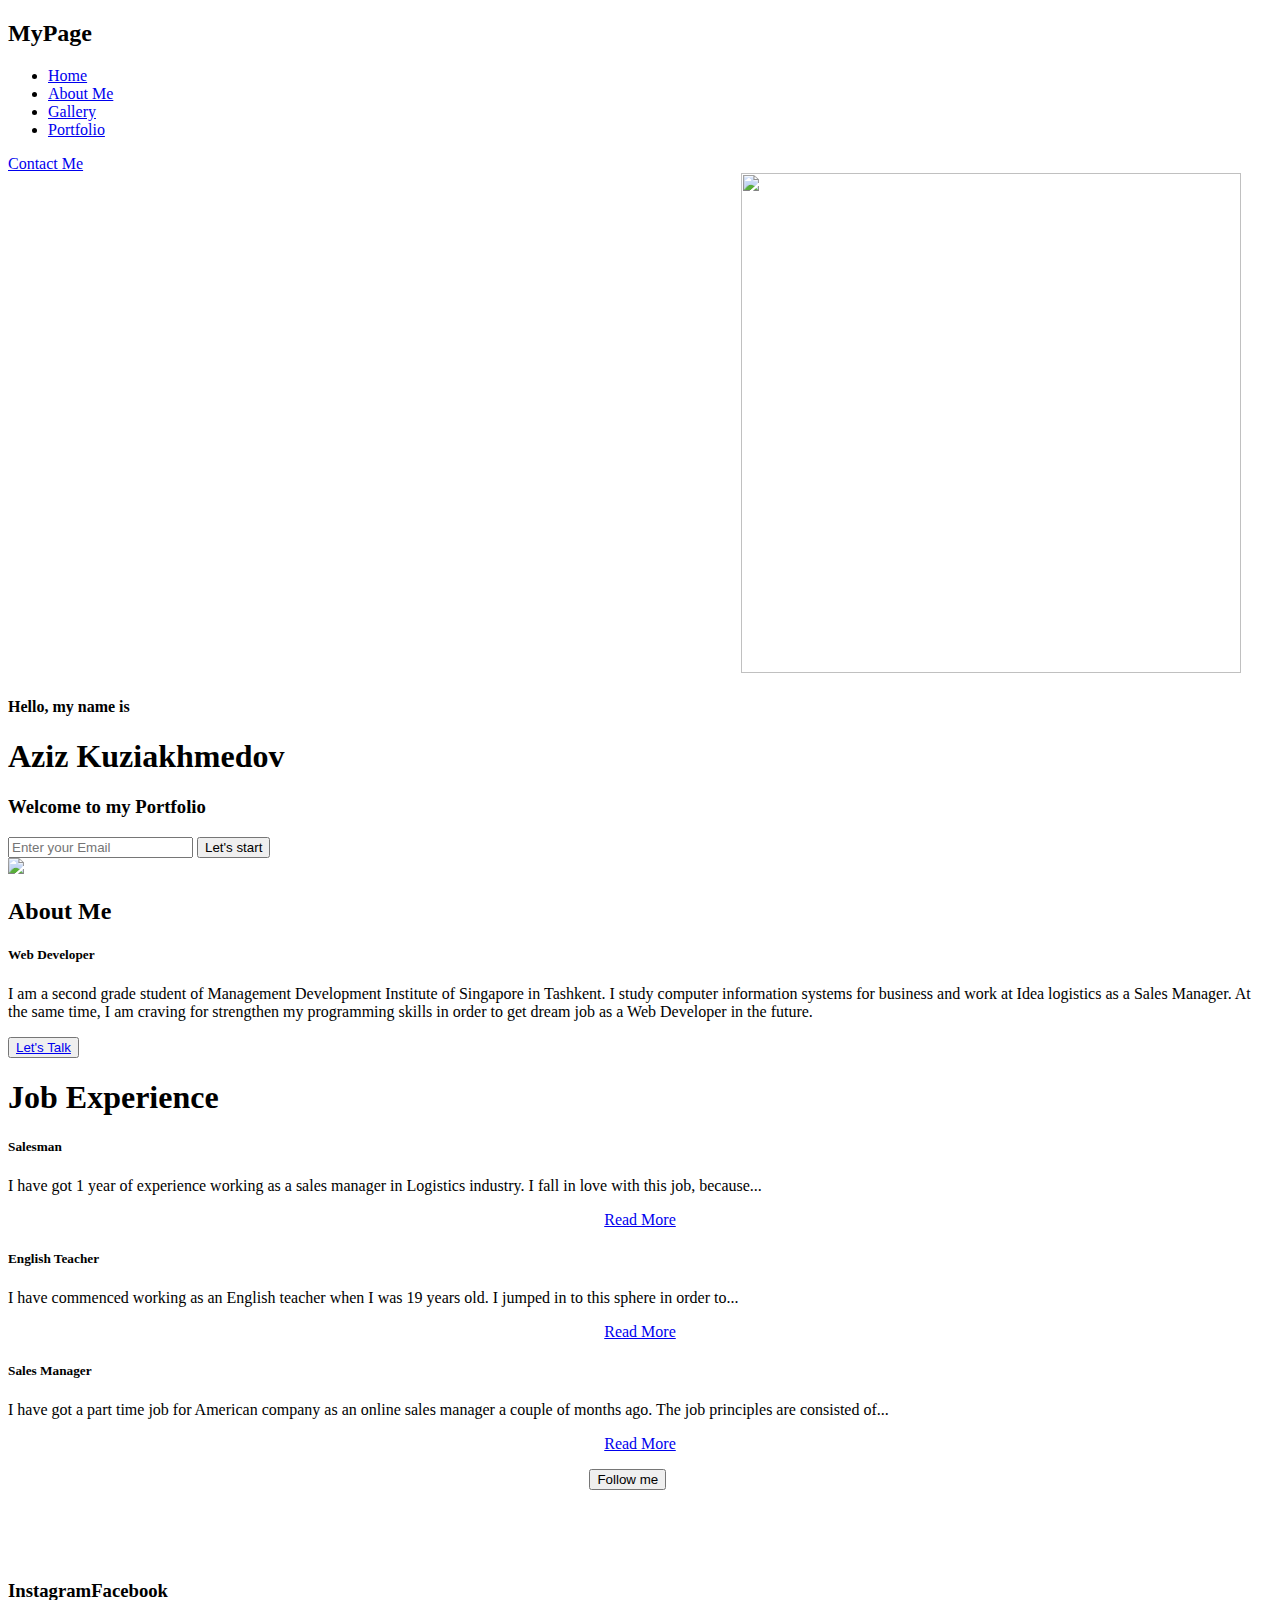
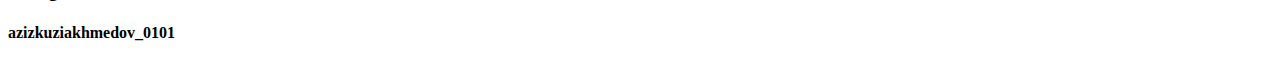
==== index.html @ c9bb9eb0 "Add files via upload" ====
<!DOCTYPE html>
<html>
    <head>
        <title>Home</title>
        <link rel="stylesheet" type="text/css" href="css/style.css">

        <link rel="stylesheet" href="https://cdnjs.cloudflare.com/ajax/libs/font-awesome/6.1.1/css/all.min.css"
         integrity="sha512-KfkfwYDsLkIlwQp6LFnl8zNdLGxu9YAA1QvwINks4PhcElQSvqcyVLLD9aMhXd13uQjoXtEKNosOWaZqXgel0g==" crossorigin="anonymous" referrerpolicy="no-referrer" />
    </head>
<body>
    <!----Hero section start---->

    <div class="hero">
        <nav>
            <h2 class="logo">My<span>Page</span></h2>
            <ul>
                <li><a href="#">Home</a></li>
                <li><a href="About%20Me.html">About Me</a></li>
                <li><a href="gallery2.html">Gallery</a></li>
                <li><a href="portfolio.html">Portfolio</a></li>
                
            </ul>
            <a href="file:///Users/macbro/Desktop/web2/contactme.html" class="btn">Contact Me</a>
        </nav>
        <div class="picture">
            <img src="img/my1.png" style="width: 500px; height: 500px; margin-left: 58%;">
        </div>
        <div class="content">
            <h4>Hello, my name is </h4>
            <h1>Aziz <span>Kuziakhmedov</span></h>
            <h3>Welcome to my Portfolio</h3>
                
            <div class="newslatter">
                <form>
                    <input type="email" name="email" id="mail" placeholder="Enter your Email">
                    <input type="submit" name="submit" value="Let's start"> 
                </form>
            </div>
        </div>
    </div>
    <!----About section start-->
    <section class="about">
        <div class="main">
            <img src="img/journal.jpg">
            <div class="about-text">
                <h2>About Me</h2>
                <h5>Web <span>Developer</span></h5>
                <p>I am a second grade student of Management Development Institute of Singapore in Tashkent.
                    I study computer information systems for business and work at Idea logistics as a Sales Manager.
                    At the same time, I am craving for strengthen my programming skills in order to get dream job
                    as a Web Developer in the future. 
                </p>
                <button type="button"><a href="file:///Users/macbro/Desktop/web2/About%20Me.html">Let's Talk</a></button>
            </div>
        </div>
    </section>

    <!----Job experience section-->
    <div class="service">
        <div class="title">
            <h1>Job Experience</h1> 
        </div>
        <div class="box">
            <div class="card">
                <i class="fa-brands fa-salesforce"></i>
                <h5>Salesman</h5>
                <div class="pra">
                    <p>I have got 1 year of experience working as a 
                        sales manager in Logistics industry. I fall in
                        love with this job, because...
                    </p>
                <p style="text-align: center;">
                    <a class="button" href="file:///Users/macbro/Desktop/web2/salesman.html">Read More</a>
                </p>
                </div>
            </div>
        </div>

            <div class="service">
                <div class="box">
                    <div class="card">
                        <i class="fa-solid fa-chalkboard-user"></i>
                        <h5>English Teacher</h5>
                        <div class="pra">
                            <p> I have commenced working as an English
                                teacher when I was 19 years old. I jumped in
                                to this sphere in order to...
                            </p>
                        <p style="text-align: center;">
                            <a class="button" href="#">Read More</a>
                        </p>
                        </div>
                    </div>
                </div>

            <div class="service">
                <div class="box">
                    <div class="card">
                        <i class="fa-solid fa-people-roof"></i>
                        <h5>Sales Manager</h5>
                        <div class="pra">
                        <p>I have got a part time job for American company
                            as an online sales manager a couple of months
                            ago. The job principles are consisted of... 
                        </p>
                        <p style="text-align: center;">
                                <a class="button" href="#">Read More</a>
                            </p>
                        </div>
                    </div>
                </div>
            </div>
        
    <!-----Hire me section---->

 <button class="bottom" type="button" style="margin-left: 46%;">Follow me</button>
 <h3 style="margin-top: 90px;" id="end">Instagram<span id="end2">Facebook</span></h3>
 <div class="instagram">
<i class="fa-brands fa-instagram fa-4x"></i>
<div class="facebook">
<i class="fa-brands fa-facebook fa-4x"></i>
</div>
</div>  
<footer>
    <h4 id="link">azizkuziakhmedov_0101</h4>
</footer> 
<script src="js/script.js"></script>
</body>
</html>
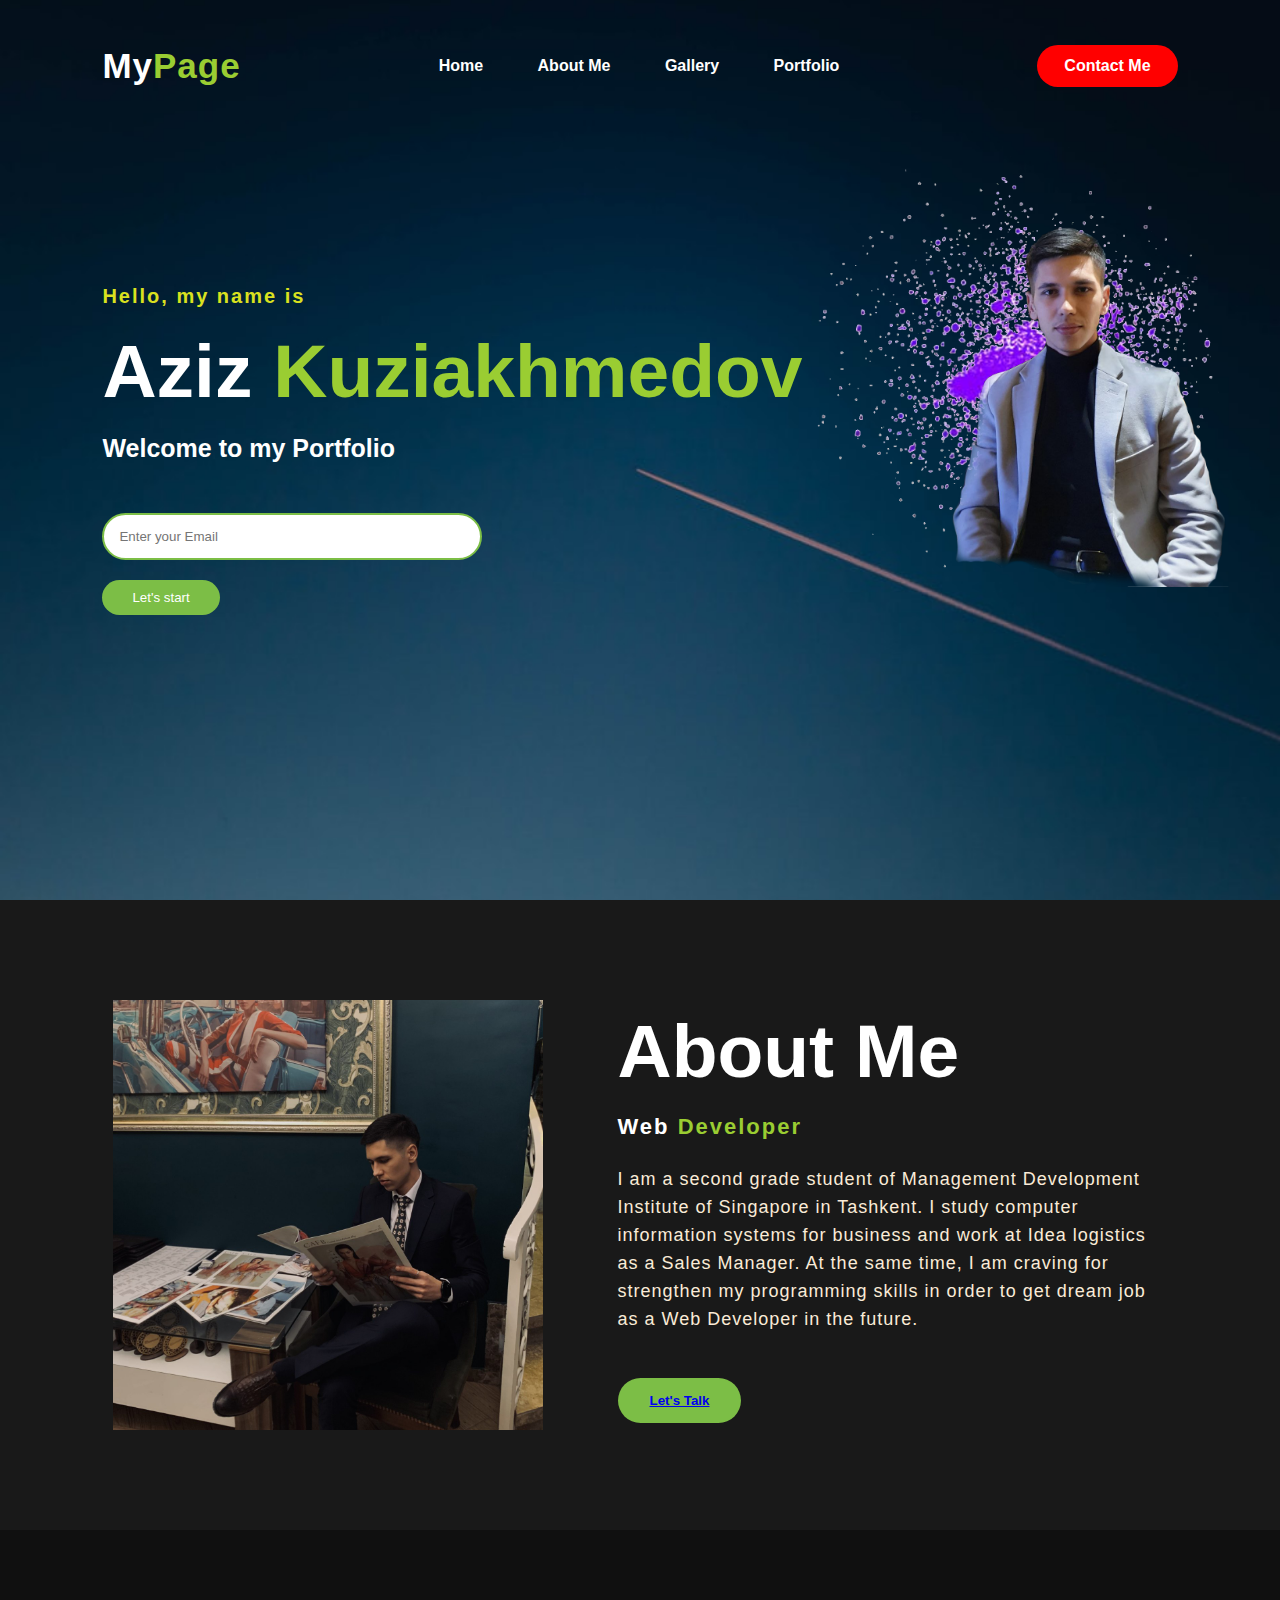
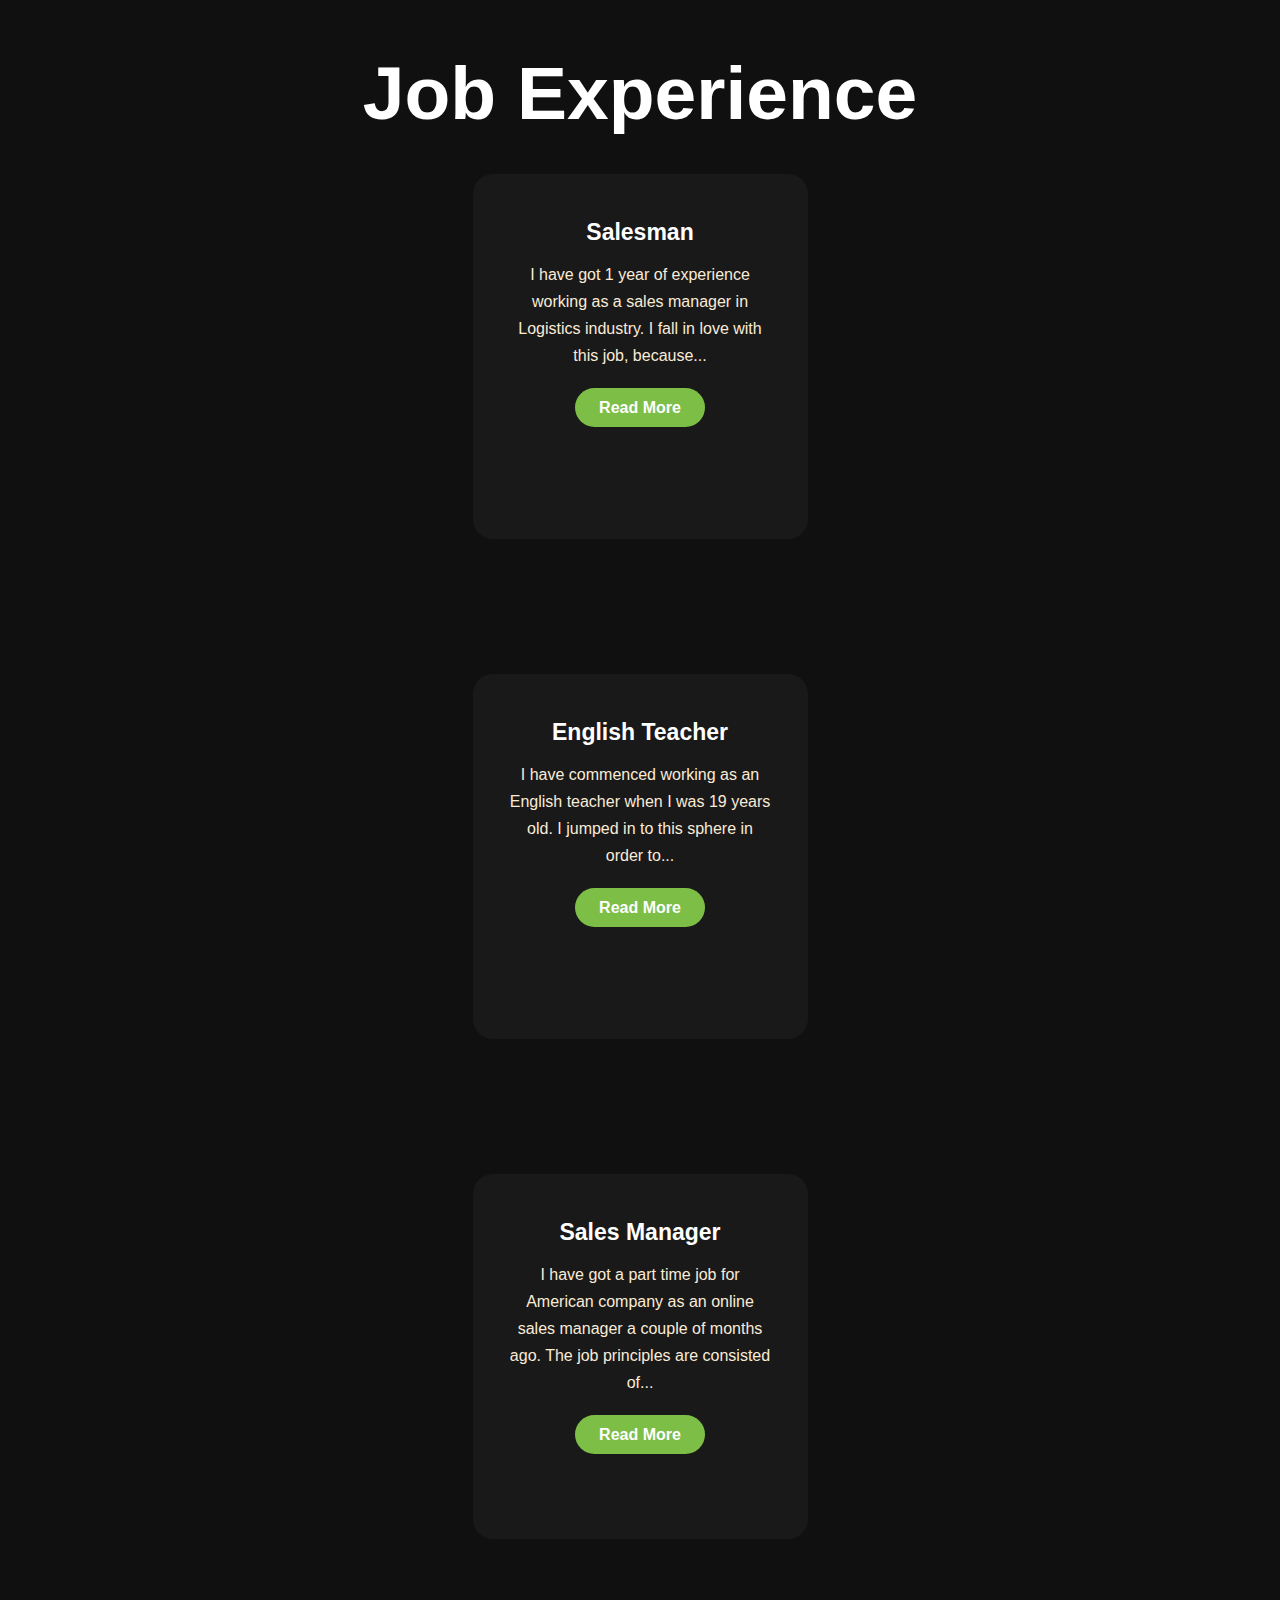
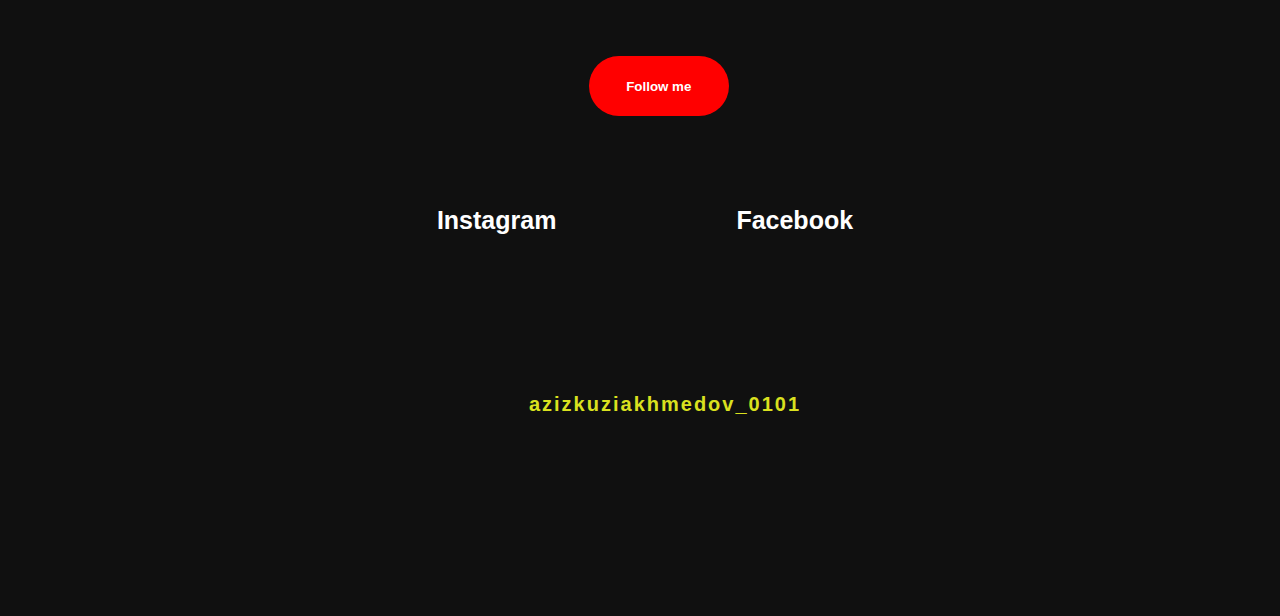
==== commit f072ae3c: "Add files via upload" ====
--- a/index.html
+++ b/index.html
@@ -14,13 +14,13 @@
         <nav>
             <h2 class="logo">My<span>Page</span></h2>
             <ul>
-                <li><a href="#">Home</a></li>
+                <li><a href="myweb.html">Home</a></li>
                 <li><a href="About%20Me.html">About Me</a></li>
                 <li><a href="gallery2.html">Gallery</a></li>
                 <li><a href="portfolio.html">Portfolio</a></li>
                 
             </ul>
-            <a href="file:///Users/macbro/Desktop/web2/contactme.html" class="btn">Contact Me</a>
+            <a href="contactme.html" class="btn">Contact Me</a>
         </nav>
         <div class="picture">
             <img src="img/my1.png" style="width: 500px; height: 500px; margin-left: 58%;">
@@ -50,7 +50,7 @@
                     At the same time, I am craving for strengthen my programming skills in order to get dream job
                     as a Web Developer in the future. 
                 </p>
-                <button type="button"><a href="file:///Users/macbro/Desktop/web2/About%20Me.html">Let's Talk</a></button>
+                <button style="text-decoration: none; color: aliceblue;" type="button"><a href="About%20Me.html">Let's Talk</a></button>
             </div>
         </div>
     </section>
--- a/css/style.css
+++ b/css/style.css
@@ -0,0 +1,312 @@
+*{
+    margin: 0;
+    padding: 0;
+    font-family: sans-serif;
+    box-sizing: border-box;
+}
+.hero{
+    height: 100vh;
+    width: 100%;
+    background-image: url(../img/lane.jpeg);
+    background-repeat: no-repeat;
+    background-attachment: scroll;   
+    background-size: cover;
+    background-position: center;  
+}
+nav{
+    display: flex;
+    align-items: center;
+    justify-content: space-between;
+    padding-top: 45px;
+    padding-left: 8%;
+    padding-right: 8%;
+}
+.logo{
+    color: white;
+    font-size: 35px;
+    letter-spacing: 1px;
+    cursor: pointer;
+}
+span{
+    color: yellowgreen;
+}
+.picture:hover{
+    transform: scale(1.1);
+    transition: 2s ease;
+}
+
+nav ul li{
+    list-style-type: none;
+    display: inline-block;
+    padding: 10px 25px;
+}
+nav ul li a {
+    color: white;
+    text-decoration: none;
+    font-weight: bold;
+    text-transform: capitalize;
+}
+nav ul li a:hover{
+    color: red;
+    transition: 1s ease;
+}
+.btn{
+    background-color: red;
+    color: white;
+    text-decoration: none;
+    border: 2px solid transparent;
+    font-weight: bold;
+    padding: 10px 25px;
+    border-radius: 30px;
+}
+.btn:hover{
+    transform: scale(1.2);
+}
+.content{
+    position: absolute;
+    top: 50%;
+    left: 8%;
+    transform: translateY(-50%);
+}
+h1{
+    color: white;
+    margin: 20px 0px 20px;
+    font-size: 75px;
+}
+h3{
+    color: white;
+    font-size: 25px;
+    margin-bottom: 50px;
+}
+h4{
+    color: rgb(218, 225, 31);
+    letter-spacing: 2px;
+    font-size: 20px;
+}
+.newslatter form{
+    width: 380px;
+    max-width: 100%;
+    position: relative;
+}
+.newslatter form input:first-child{
+    display: inline-block;
+    width: 100%;
+    padding: 14px 130px 14px 15px;
+    border: 2px solid rgb(124, 190, 70);
+    outline: none;
+    border-radius: 30px;
+}
+.newslatter form input:last-child{
+    
+    display: inline-block;
+    outline: none;
+    border: none;
+    padding: 10px 30px;
+    border-radius: 30px;
+    background-color: rgb(124, 190, 70);
+    color: white;
+    margin-top: 20px;
+}
+.about{
+    width: 100%;
+    padding: 100px 0px;
+    background-color: #191919;
+}
+.about img{
+    height: auto;
+    width: 430px;
+}
+.about-text{
+    width: 550px;
+}
+.main{
+    width: 1130px;
+    max-width: 95%;
+    margin: 0 auto;
+    display: flex;
+    align-items: center;
+    justify-content: space-around;
+}
+.about-text h2{
+    color: white;
+    font-size: 75px;
+    text-decoration: capitalize;
+    margin-bottom: 20px;
+}
+.about-text h5{
+    color: white;
+    letter-spacing: 2px;
+    font-size: 22px;
+    margin-bottom: 25px;
+    text-transform: capitalize;
+}
+.about-text p{
+    color: antiquewhite;
+    letter-spacing: 1px;
+    line-height: 28px;
+    font-size: 18px;
+    margin-bottom: 45px;
+}
+button{
+    background-color: rgb(124, 190, 70);
+    color: white;
+    text-decoration: none;
+    border: 2px solid transparent;
+    font-weight: bold;
+    padding: 13px 30px;
+    border-radius: 30px;
+    transition: .4s;
+}
+button:hover{
+    background-color: azure;
+    border: 2px solid black;
+    cursor: pointer;
+    color: black;
+}
+.service{
+    background: #101010;
+    width: 100%;
+    padding: 100px 0px;
+}
+.title{
+        text-align: center;
+}
+#live{
+		color: #fff;
+		font-size: 92px;
+		text-transform: uppercase;
+		font-weight: 700;
+		font-family: "Josefin Sans", sans-serif;
+		background: linear-gradient(to right,#095fab 10%, #25abe8 50%, #57d75b 60%);
+		background-size: auto auto;
+		background-clip: border-box;
+		background-size: 200% auto;
+		color: #fff;
+		background-clip: text;
+		text-fill-color: transparent;
+		-webkit-background-clip: text;
+		-webkit-text-fill-color: transparent;
+		animation: textclip 1.5s linear infinite;
+		display: inline-block;
+    }
+    @keyframes textclip {
+        to {
+            background-position: 200% center;
+        }
+    }
+
+.title h2{
+    color: white;
+    font-size: 75px;
+    width: 1130px;
+    margin: 30px auto;
+    text-align: center;
+}
+.box{
+    display: flex;
+    justify-content: center;
+    align-items: center;
+    min-height: 400px;
+}
+.card{
+    height: 365px;
+    width: 335px;
+    padding: 20px 35px;
+    background-color: #191919;
+    border-radius: 20px;
+    margin: 15px;
+    position: relative;
+    overflow: hidden;
+    text-align: center;
+}
+.card i{
+    font-size: 50px;
+    display: block;
+    text-align: center;
+    margin: 25px 0px;
+    color: rgb(124, 190, 70) ;
+
+}
+h5{
+    color: white;
+    font-size: 23px;
+    margin-bottom: 15px;
+
+}
+.pra p{
+    color: antiquewhite;
+    font-size: 16px;
+    line-height: 27px;
+    margin-bottom: 25px;
+}
+.card .button{
+    background-color: rgb(124, 190, 70);
+    color: white;
+    text-decoration: none;
+    border: 2px solid transparent;
+    font-weight: bold;
+    padding: 9px 22px;
+    border-radius: 30px;
+    transition: .4s;
+}
+.card .button:hover{
+    background-color: transparent;
+    border: 2px solid rgb(124, 190, 70);
+    cursor: pointer;
+}
+.bottom{
+    background-color: red;
+    color: white;
+    text-decoration: none;
+    border: 2px solid transparent;
+    font-weight: bold;
+    padding: 10px 25px;
+    border-radius: 30px;
+    width: 140px;
+    height: 60px;
+    
+}
+.bottom:hover{
+    background-color: white transparent;
+    border: 2px solid red;
+    cursor: pointer;
+    color: black;
+}
+.contact-me p{
+    color: white;
+    font-size: 30px;
+    font-weight: bold;
+    margin-bottom: 25px;
+}
+#end{
+    text-align: center;
+    margin-top: 40px;
+    justify-content: space-between;
+    padding-left: 10px;
+    margin-bottom: 50px;
+    color: white;
+}
+#end2{
+    text-align: center;
+    margin-top: 40px;
+    justify-content: space-between;
+    padding-left: 180px;
+    margin-bottom: 50px;
+    color: white;
+}
+.instagram{
+    margin-left: 38.5%;
+    color: purple;
+    display: inline-flex;
+}
+.facebook{
+    margin-left: 240px;
+    color: blue;
+}
+#link{
+    text-align: center;
+    margin-left: 50px;
+    margin-top: 90px;
+}
+  
+ 